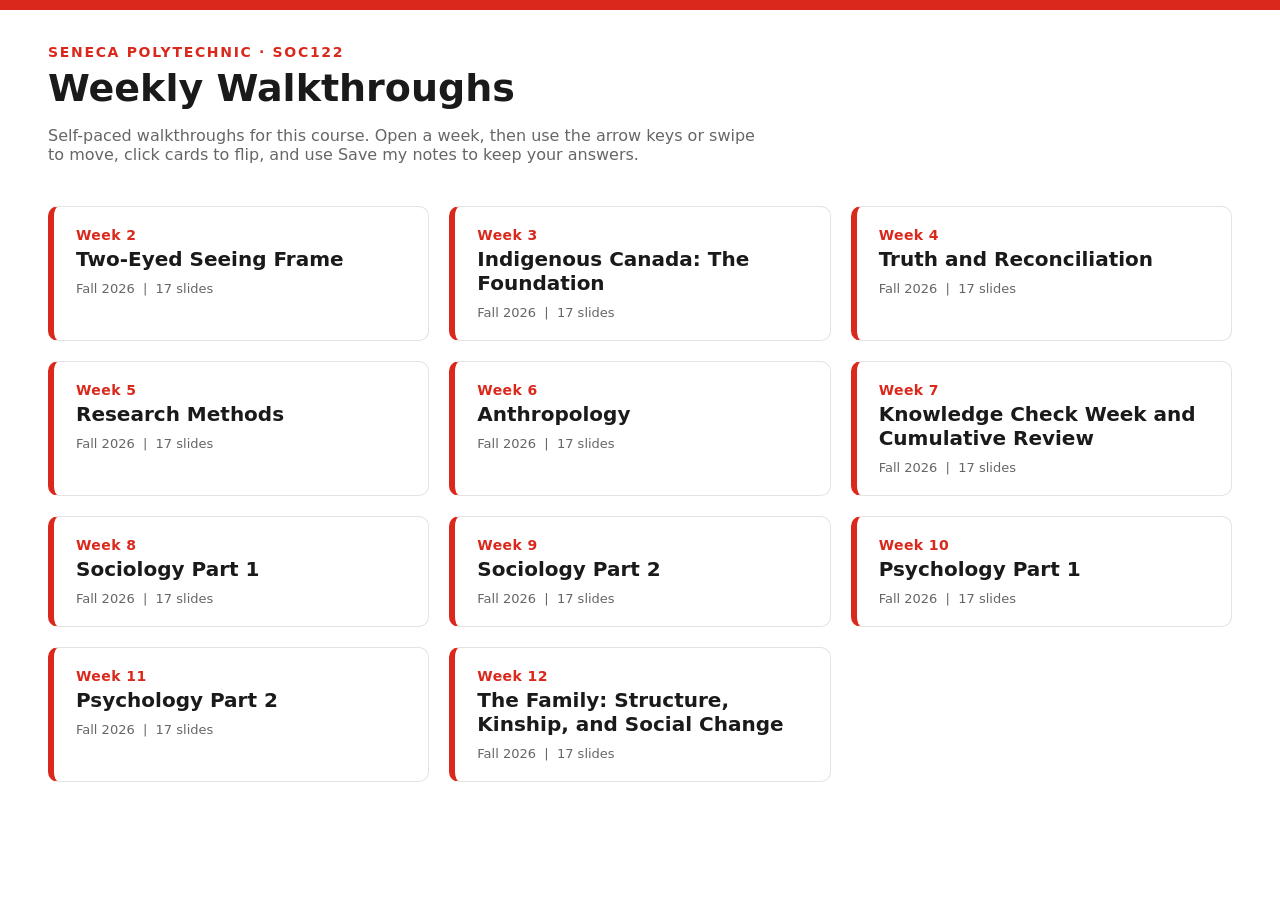
==== walkthroughs/index.html @ ac34fbe4 "Add SOC122 weekly walkthrough decks" ====
<!DOCTYPE html>
<html lang="en">
<head>
<meta charset="utf-8">
<meta name="viewport" content="width=device-width, initial-scale=1.0">
<meta name="robots" content="noindex">
<title>SOC122 Weekly Walkthroughs</title>
<link rel="stylesheet" href="assets/seneca-deck.css?v=20260625202111">
<style>
  body { font-family: "IBM Plex Sans", system-ui, sans-serif; color: #333; margin: 0; background: #fff; }
  .bar { height: 10px; background: var(--seneca-red); }
  header { padding: 34px 48px 8px; }
  header .eyebrow { color: var(--seneca-red); font-weight: 700; letter-spacing: .12em; text-transform: uppercase; font-size: 14px; }
  header h1 { font-size: 38px; margin: 6px 0 4px; color: #1a1a1a; }
  header p { color: #666; max-width: 70ch; }
  .grid { display: grid; grid-template-columns: repeat(auto-fill, minmax(300px, 1fr)); gap: 20px; padding: 18px 48px 60px; }
  a.card { display: block; text-decoration: none; color: inherit; border: 1px solid #e3e3e3; border-left: 6px solid var(--seneca-red); border-radius: 10px; padding: 20px 22px; transition: box-shadow .15s, transform .15s; }
  a.card:hover, a.card:focus-visible { box-shadow: 0 8px 26px rgba(0,0,0,.12); transform: translateY(-2px); outline: none; }
  a.card .course { color: var(--seneca-red); font-weight: 700; font-size: 14px; letter-spacing: .03em; }
  a.card h2 { font-size: 20px; margin: 4px 0 10px; color: #1a1a1a; }
  a.card .meta { font-size: 13px; color: #666; }
</style>
</head>
<body>
<div class="bar"></div>
<header>
  <div class="eyebrow">Seneca Polytechnic &middot; SOC122</div>
  <h1>Weekly Walkthroughs</h1>
  <p>Self-paced walkthroughs for this course. Open a week, then use the arrow keys or swipe to move, click cards to flip, and use Save my notes to keep your answers.</p>
</header>
<div class="grid">
  <a class="card" href="SOC122_Week02/index.html">
    <div class="course">Week 2</div>
    <h2>Two-Eyed Seeing Frame</h2>
    <div class="meta">Fall 2026 &nbsp;|&nbsp; 17 slides</div>
  </a>
  <a class="card" href="SOC122_Week03/index.html">
    <div class="course">Week 3</div>
    <h2>Indigenous Canada: The Foundation</h2>
    <div class="meta">Fall 2026 &nbsp;|&nbsp; 17 slides</div>
  </a>
  <a class="card" href="SOC122_Week04/index.html">
    <div class="course">Week 4</div>
    <h2>Truth and Reconciliation</h2>
    <div class="meta">Fall 2026 &nbsp;|&nbsp; 17 slides</div>
  </a>
  <a class="card" href="SOC122_Week05/index.html">
    <div class="course">Week 5</div>
    <h2>Research Methods</h2>
    <div class="meta">Fall 2026 &nbsp;|&nbsp; 17 slides</div>
  </a>
  <a class="card" href="SOC122_Week06/index.html">
    <div class="course">Week 6</div>
    <h2>Anthropology</h2>
    <div class="meta">Fall 2026 &nbsp;|&nbsp; 17 slides</div>
  </a>
  <a class="card" href="SOC122_Week07/index.html">
    <div class="course">Week 7</div>
    <h2>Knowledge Check Week and Cumulative Review</h2>
    <div class="meta">Fall 2026 &nbsp;|&nbsp; 17 slides</div>
  </a>
  <a class="card" href="SOC122_Week08/index.html">
    <div class="course">Week 8</div>
    <h2>Sociology Part 1</h2>
    <div class="meta">Fall 2026 &nbsp;|&nbsp; 17 slides</div>
  </a>
  <a class="card" href="SOC122_Week09/index.html">
    <div class="course">Week 9</div>
    <h2>Sociology Part 2</h2>
    <div class="meta">Fall 2026 &nbsp;|&nbsp; 17 slides</div>
  </a>
  <a class="card" href="SOC122_Week10/index.html">
    <div class="course">Week 10</div>
    <h2>Psychology Part 1</h2>
    <div class="meta">Fall 2026 &nbsp;|&nbsp; 17 slides</div>
  </a>
  <a class="card" href="SOC122_Week11/index.html">
    <div class="course">Week 11</div>
    <h2>Psychology Part 2</h2>
    <div class="meta">Fall 2026 &nbsp;|&nbsp; 17 slides</div>
  </a>
  <a class="card" href="SOC122_Week12/index.html">
    <div class="course">Week 12</div>
    <h2>The Family: Structure, Kinship, and Social Change</h2>
    <div class="meta">Fall 2026 &nbsp;|&nbsp; 17 slides</div>
  </a>
</div>
<script>
  var GV = "20260625202111";
  fetch("version.json?cb=" + Math.random()).then(function (r) { return r.json(); }).then(function (j) {
    if (j && j.v && j.v !== GV && location.search.indexOf("v=" + j.v) < 0) location.replace(location.pathname + "?v=" + j.v);
  }).catch(function () {});
</script>
</body>
</html>
---- walkthroughs/assets/seneca-deck.css ----
/* ============================================================
   Seneca Weekly Walkthrough : web deck skin
   Brand mirrors walkthrough/builder.py (Seneca red, IBM Plex Sans,
   logo top right, red footer band, slide counter).
   Layers on top of vendored Reveal.js 5.
   ============================================================ */

/* ---- self hosted IBM Plex Sans ---- */
@font-face {
  font-family: "IBM Plex Sans";
  font-weight: 400; font-style: normal; font-display: swap;
  src: url("assets/fonts/ibm-plex-sans-latin-400-normal.woff2") format("woff2");
}
@font-face {
  font-family: "IBM Plex Sans";
  font-weight: 400; font-style: italic; font-display: swap;
  src: url("assets/fonts/ibm-plex-sans-latin-400-italic.woff2") format("woff2");
}
@font-face {
  font-family: "IBM Plex Sans";
  font-weight: 500; font-style: normal; font-display: swap;
  src: url("assets/fonts/ibm-plex-sans-latin-500-normal.woff2") format("woff2");
}
@font-face {
  font-family: "IBM Plex Sans";
  font-weight: 600; font-style: normal; font-display: swap;
  src: url("assets/fonts/ibm-plex-sans-latin-600-normal.woff2") format("woff2");
}
@font-face {
  font-family: "IBM Plex Sans";
  font-weight: 700; font-style: normal; font-display: swap;
  src: url("assets/fonts/ibm-plex-sans-latin-700-normal.woff2") format("woff2");
}

:root {
  --seneca-red: #DA291C;
  --ink: #1a1a1a;
  --body: #333333;
  --muted: #666666;
  --light: #f5f5f5;
  --line: #e3e3e3;
  --bar-h: 10px;
  --footer-h: 34px;
}

.reveal {
  font-family: "IBM Plex Sans", system-ui, -apple-system, Segoe UI, sans-serif;
  color: var(--body);
  font-size: 30px;
}
.reveal .slides { text-align: left; }
.reveal .slides section { top: 0 !important; }

/* ---- persistent chrome (top bar, logo, footer band) ---- */
.deck-topbar {
  position: fixed; top: 0; left: 0; right: 0; height: var(--bar-h);
  background: var(--seneca-red); z-index: 40;
}
.deck-logo {
  position: fixed; top: 22px; right: 26px; height: 30px; z-index: 41;
}
.deck-footer {
  position: fixed; left: 0; right: 0; bottom: 0; height: var(--footer-h);
  background: var(--seneca-red); color: #fff; z-index: 40;
  display: flex; align-items: center; justify-content: space-between;
  padding: 0 26px; font-size: 13px; letter-spacing: .02em;
}
.deck-footer .deck-count { font-variant-numeric: tabular-nums; }

/* keep slide content clear of the chrome (10px top bar, 34px footer band) */
.reveal .slides section { padding: 36px 44px 92px; box-sizing: border-box; }

/* ---- generic type ---- */
.reveal h1, .reveal h2, .reveal h3 { font-family: "IBM Plex Sans"; color: var(--ink); margin: 0 0 .35em; line-height: 1.12; text-transform: none; letter-spacing: 0; }
.reveal .eyebrow { color: var(--seneca-red); font-weight: 700; font-size: .5em; letter-spacing: .12em; text-transform: uppercase; margin-bottom: .15em; }
.reveal .rule { width: 120px; height: 4px; background: var(--seneca-red); border: 0; margin: .2em 0 .5em; }

/* ---- title slide ---- */
.title-slide .course { color: var(--seneca-red); font-size: 1.15em; font-weight: 700; letter-spacing: .02em; }
.title-slide .wt { font-size: 1.9em; font-weight: 700; color: var(--ink); margin: .1em 0 .35em; }
.title-slide .wk { font-size: .82em; color: var(--body); max-width: 24ch; }
.title-slide .term { color: var(--muted); font-size: .58em; margin-top: .8em; }

/* ---- content_pair slide (fixed-height so narration scrolls, never overflows) ---- */
.cp { display: grid; grid-template-columns: 49% 1fr; gap: 28px; height: 592px; align-items: center; }
.cp .media { display: flex; flex-direction: column; }
.cp .media img { width: 100%; height: auto; max-height: 460px; object-fit: cover; border-radius: 6px; box-shadow: 0 6px 22px rgba(0,0,0,.16); }
/* diagrams already have a white background, so blend them into the slide (no card frame).
   Wider column + taller cap = the diagram renders larger so its internal labels read clearly. */
.cp .media img.diagram { max-height: 560px; object-fit: contain; border-radius: 0; box-shadow: none; }
.cp .media figcaption { font-size: .46em; color: var(--muted); margin-top: .5em; font-style: italic; }
.cp .media figcaption .credit { display: block; font-style: normal; font-size: .88em; margin-top: .25em; opacity: .85; }
.cp .body { min-width: 0; display: flex; flex-direction: column; height: 592px; }
.cp h2 { font-size: 1.18em; flex: 0 0 auto; }
.cp .narration { flex: 1 1 auto; min-height: 0; font-size: .62em; line-height: 1.5; color: var(--body); overflow-y: auto; padding-right: 10px; }
.cp .narration:focus-visible { outline: 3px solid var(--seneca-red); outline-offset: 2px; border-radius: 4px; }
.cp .insight, .cp .think, .cp .concepts { flex: 0 0 auto; }
.cp .insight { margin-top: .6em; border-left: 4px solid var(--seneca-red); background: var(--light); padding: .55em .8em; border-radius: 0 6px 6px 0; }
.cp .insight .eyebrow { font-size: .42em; }
.cp .insight p { margin: .15em 0 0; font-size: .58em; line-height: 1.4; }
.cp .think { margin-top: .55em; }
.cp .think .eyebrow { font-size: .42em; }
.cp .think p { margin: .1em 0 0; font-size: .58em; font-style: italic; color: var(--body); }
.cp .concepts { margin-top: .7em; display: flex; flex-wrap: wrap; gap: 8px; }
.cp .concepts .chip { font-size: .42em; font-weight: 600; color: var(--seneca-red); border: 1.5px solid var(--seneca-red); border-radius: 999px; padding: .25em .8em; background: #fff; }

/* no-media variant: clean single-column text slide when no NLM image exists */
.cp.no-media { display: block; height: 592px; }
.cp.no-media .body { height: 592px; max-width: 60ch; justify-content: flex-start; gap: .2em; }
.cp.no-media h2 { font-size: 1.35em; }
.cp.no-media .narration { flex: 0 0 auto; max-height: 360px; font-size: .68em; }
.cp.no-media .insight { max-width: 60ch; }

/* ---- section heading for closing slides ---- */
.closing h2 { font-size: 1.5em; }
.closing .subtitle { color: var(--muted); font-size: .62em; margin-bottom: .9em; }

/* ---- takeaways / next_steps numbered rows ---- */
.numbered { display: flex; flex-direction: column; gap: .55em; }
.numbered .row { display: grid; grid-template-columns: 52px 1fr; gap: 18px; align-items: start; }
.numbered .n { width: 52px; height: 52px; border-radius: 50%; background: var(--seneca-red); color: #fff; font-weight: 700; font-size: .8em; display: flex; align-items: center; justify-content: center; }
.numbered .row h3 { font-size: .72em; margin: .15em 0 .15em; }
.numbered .row p { font-size: .56em; line-height: 1.42; color: var(--body); margin: 0; }

/* ---- connections badges ---- */
.connections { display: flex; flex-direction: column; gap: .6em; }
.connections .row { display: grid; grid-template-columns: 170px 1fr; gap: 20px; align-items: start; }
.connections .badge { background: var(--seneca-red); color: #fff; font-weight: 700; font-size: .5em; letter-spacing: .04em; text-transform: uppercase; padding: .5em .2em; border-radius: 6px; text-align: center; }
.connections .row p { font-size: .58em; line-height: 1.45; margin: .25em 0 0; }

/* ---- key_terms : interactive flip cards ---- */
.kt-hint { font-size: .5em; color: var(--muted); margin-bottom: .7em; }
/* key-terms grid has a fixed height and spreads cards evenly into it, so it never scrolls.
   (Reveal forces display:block on the active section, so we size the grid directly, not via flex.) */
.kt-grid { display: grid; grid-template-columns: repeat(3, 1fr); gap: 24px; height: 476px; grid-auto-rows: 1fr; align-content: stretch; }
.flip { perspective: 1200px; height: auto; min-height: 120px; cursor: pointer; }
.flip:focus-visible { outline: 3px solid var(--seneca-red); outline-offset: 3px; border-radius: 10px; }
.flip .inner { position: relative; width: 100%; height: 100%; transition: transform .5s; transform-style: preserve-3d; }
.flip.flipped .inner { transform: rotateY(180deg); }
.flip .face { position: absolute; inset: 0; backface-visibility: hidden; border-radius: 10px; padding: 22px; box-sizing: border-box; display: flex; border: 1px solid var(--line); }
.flip .front { background: #fff; border-left: 6px solid var(--seneca-red); align-items: center; }
.flip .front .term { font-weight: 700; font-size: .92em; color: var(--ink); }
.flip .back { background: var(--ink); color: #fff; transform: rotateY(180deg); flex-direction: column; justify-content: center; overflow-y: auto; }
.flip .back .def { font-size: .52em; line-height: 1.46; }

/* ---- reading_questions: critical-reading portal (answers save to notes) ---- */
.reading-q .subtitle { font-size: .5em; color: var(--muted); margin-bottom: .7em; max-width: 88ch; }
.rq-list { height: 470px; overflow-y: auto; padding-right: 12px; display: flex; flex-direction: column; gap: .8em; }
.rq-q { font-size: .54em; font-weight: 600; color: var(--ink); margin: 0 0 .4em; display: flex; gap: .55em; align-items: baseline; line-height: 1.35; }
.rq-n { display: inline-flex; min-width: 1.5em; height: 1.5em; align-items: center; justify-content: center; background: var(--seneca-red); color: #fff; border-radius: 50%; font-size: .78em; font-weight: 700; flex: 0 0 auto; }
.reading-q textarea.reflect { width: 100%; box-sizing: border-box; font-family: inherit; font-size: .5em; line-height: 1.4; padding: .5em .7em; border: 1px solid var(--line); border-radius: 6px; resize: vertical; color: var(--ink); background: #fff; }
.reading-q textarea.reflect:focus-visible { outline: 2px solid var(--seneca-red); border-color: var(--seneca-red); }

/* ---- reminder box ---- */
.reminder { margin-top: 1em; border: 1.5px solid var(--seneca-red); background: var(--light); border-radius: 8px; padding: .7em 1em; }
.reminder .eyebrow { font-size: .42em; }
.reminder p { font-size: .54em; line-height: 1.42; margin: .2em 0 0; }

/* ---- references ---- */
.refs p { font-size: .52em; line-height: 1.5; color: var(--body); margin: 0 0 .55em; padding-left: 1.4em; text-indent: -1.4em; }

/* ---- reflection capture on Think prompts ---- */
.cp .reflect, .cp.no-media .reflect {
  display: block; width: 100%; margin-top: .5em; box-sizing: border-box;
  font-family: inherit; font-size: .5em; line-height: 1.4; color: var(--body);
  border: 1.5px solid var(--line); border-radius: 6px; padding: .5em .65em; resize: vertical;
}
.cp .reflect:focus-visible { outline: 3px solid var(--seneca-red); outline-offset: 1px; border-color: var(--seneca-red); }
.cp .reflect::placeholder { color: #9a9a9a; }

/* ---- shared option buttons (knowledge check + diagnostic) ---- */
.opts { display: flex; flex-direction: column; gap: .4em; }
.opt {
  text-align: left; font-family: inherit; font-size: .58em; line-height: 1.3;
  padding: .55em .85em; border: 1.5px solid var(--line); border-radius: 8px;
  background: #fff; color: var(--body); cursor: pointer; transition: border-color .12s, background .12s;
}
.opt:hover { border-color: var(--muted); }
.opt:focus-visible { outline: 3px solid var(--seneca-red); outline-offset: 2px; }
.opt.chosen { border-color: var(--ink); background: #eef1f4; }
.opt.is-answer { border-color: #1a7f37; background: #eaf6ec; }
.opt.is-answer::after { content: "  (correct answer)"; color: #1a7f37; font-weight: 600; }
.opt.wrong { border-color: var(--seneca-red); background: #fdeceb; }

/* ---- knowledge check (formative quiz: instant feedback) ---- */
.quiz .subtitle { color: var(--muted); font-size: .6em; margin-bottom: .8em; }
.quiz-wrap { display: flex; flex-direction: column; gap: 1em; max-height: 496px; overflow-y: auto; padding-right: 8px; }
.quiz-q .q { font-weight: 600; font-size: .66em; margin: 0 0 .5em; color: var(--ink); }
.quiz-q .feedback { font-size: .56em; font-weight: 700; margin-top: .45em; color: var(--ink); }
.quiz-q .explain { font-size: .54em; line-height: 1.4; color: var(--muted); margin-top: .3em; display: none; }
.quiz-q.answered .explain { display: block; }

/* ---- diagnostic (What Do You Know: hidden answers, score range) ---- */
.diagnostic .subtitle { color: var(--muted); font-size: .58em; margin-bottom: .7em; }
.diag-wrap { display: flex; flex-direction: column; gap: .7em; max-height: 392px; overflow-y: auto; padding-right: 8px; }
.dq .q { font-weight: 600; font-size: .6em; margin: 0 0 .35em; color: var(--ink); }
.diag-actions { margin-top: .8em; display: flex; flex-direction: column; gap: .5em; }
.diag-go {
  align-self: flex-start; font-family: inherit; font-size: .56em; font-weight: 600;
  color: #fff; background: var(--seneca-red); border: 0; border-radius: 8px; padding: .55em 1.1em; cursor: pointer;
}
.diag-go:focus-visible { outline: 3px solid #1a1a1a; outline-offset: 2px; }
.diag-result { font-size: .56em; line-height: 1.5; color: var(--body); display: flex; gap: 36px; align-items: flex-start; flex-wrap: wrap; }
.diag-left { flex: 0 0 auto; max-width: 50%; }
.diag-score { font-size: 1.1em; font-weight: 700; color: var(--ink); }
.diag-rubric-label { font-size: .94em; margin-top: .35em; }
.diag-rubric-label strong { color: var(--seneca-red); }
.rubric-scale { display: flex; flex-wrap: wrap; gap: 7px; margin: .6em 0 .45em; }
.rubric-scale .lvl { font-size: .82em; font-weight: 600; padding: .42em .9em; border-radius: 999px; border: 1.5px solid var(--line); color: var(--muted); background: #fff; }
.rubric-scale .lvl.on { background: var(--seneca-red); color: #fff; border-color: var(--seneca-red); }
.diag-note { font-size: .9em; flex: 1 1 280px; min-width: 240px; border-left: 3px solid var(--seneca-red); padding-left: 18px; }
.diag-bands { display: none; }
/* once the result is shown, collapse the questions so the rubric result has the full slide */
.diagnostic.revealed .diag-wrap, .diagnostic.revealed .diag-go { display: none; }
.diagnostic.revealed .diag-result { font-size: .64em; }

/* ---- navigation + utility control bar (above the footer) ---- */
.deck-nav {
  position: fixed; left: 0; right: 0; bottom: var(--footer-h); height: 48px; z-index: 45;
  background: #fff; border-top: 1px solid var(--line);
  display: flex; align-items: center; justify-content: space-between; gap: 12px; padding: 0 18px;
}
.deck-nav button {
  font-family: "IBM Plex Sans", sans-serif; font-size: 14px; font-weight: 600;
  border-radius: 999px; padding: 8px 20px; border: 0; cursor: pointer;
}
.deck-nav button:focus-visible { outline: 3px solid #1a1a1a; outline-offset: 2px; }
.nav-prev, .nav-next { background: var(--seneca-red); color: #fff; min-width: 96px; }
.nav-prev:hover, .nav-next:hover { filter: brightness(1.06); }
.nav-prev:disabled, .nav-next:disabled { background: #e0e0e0; color: #9a9a9a; cursor: default; filter: none; }
.nav-save { background: #fff; color: var(--seneca-red); border: 1.5px solid var(--seneca-red); }
.nav-save:hover { background: #fff5f4; }

/* ---- progress bar (Reveal built-in, skinned Seneca red, under the top bar) ---- */
.reveal .progress { color: var(--seneca-red); height: 5px; top: 10px; bottom: auto; }

/* ---- weekly framing sections (outcomes, guiding, reflection, readings) ---- */
.outcomes .purpose p { font-size: .62em; line-height: 1.55; color: var(--body); margin: 0 0 .4em; max-width: 62ch; }
.outcome-list, .guiding-list { margin: .3em 0 0; padding: 0; list-style: none; display: flex; flex-direction: column; gap: .5em; max-width: 64ch; }
.outcome-list li, .guiding-list li { position: relative; font-size: .6em; line-height: 1.45; color: var(--body); padding-left: 1.6em; }
.outcome-list li::before { content: "\2713"; position: absolute; left: 0; color: #1a7f37; font-weight: 700; }
.guiding-list li::before { content: "?"; position: absolute; left: 0; color: var(--seneca-red); font-weight: 700; }
.reflect-prompt { font-size: .66em; line-height: 1.5; color: var(--ink); margin: 0 0 .6em; max-width: 62ch; }
.reflection .reflect { display: block; width: 100%; max-width: 64ch; box-sizing: border-box; font-family: inherit; font-size: .56em; line-height: 1.45; color: var(--body); border: 1.5px solid var(--line); border-radius: 8px; padding: .6em .75em; resize: vertical; }
.reflection .reflect:focus-visible { outline: 3px solid var(--seneca-red); outline-offset: 1px; border-color: var(--seneca-red); }
.reflection .reflect-note { font-size: .5em; line-height: 1.45; color: var(--muted); margin: .7em 0 0; max-width: 66ch; }
.reflection .reflect-note b { color: var(--seneca-red); font-weight: 600; }
.readings-slide .subtitle { color: var(--muted); font-size: .6em; margin-bottom: .8em; }
.readings-list { margin: .2em 0 1.1em; padding-left: 1.3em; display: flex; flex-direction: column; gap: .45em; max-width: 70ch; }
.readings-list li { font-size: .56em; line-height: 1.45; color: var(--body); }
.bb-btn { display: inline-block; background: var(--seneca-red); color: #fff; font-weight: 600; font-size: .56em; text-decoration: none; border-radius: 8px; padding: .6em 1.1em; }
.bb-btn:hover { filter: brightness(1.06); }
.bb-btn:focus-visible { outline: 3px solid #1a1a1a; outline-offset: 2px; }
.bb-note { font-size: .58em; color: var(--muted); font-style: italic; }

/* ---- accessibility: respect reduced motion ---- */
@media (prefers-reduced-motion: reduce) {
  .flip .inner { transition: none; }
  .reveal .slides section { transition: none !important; }
}

/* ---- print / PDF export (reveal print-pdf): show narration fully ---- */
@media print {
  .cp .narration { max-height: none; overflow: visible; }
  .deck-export { display: none; }
  .quiz-q .explain { display: block; }
  .flip { height: auto; }
  .flip .inner { transform: none !important; }
  .flip .face { position: relative; backface-visibility: visible; }
  .flip .back { transform: none; margin-top: 8px; }
}
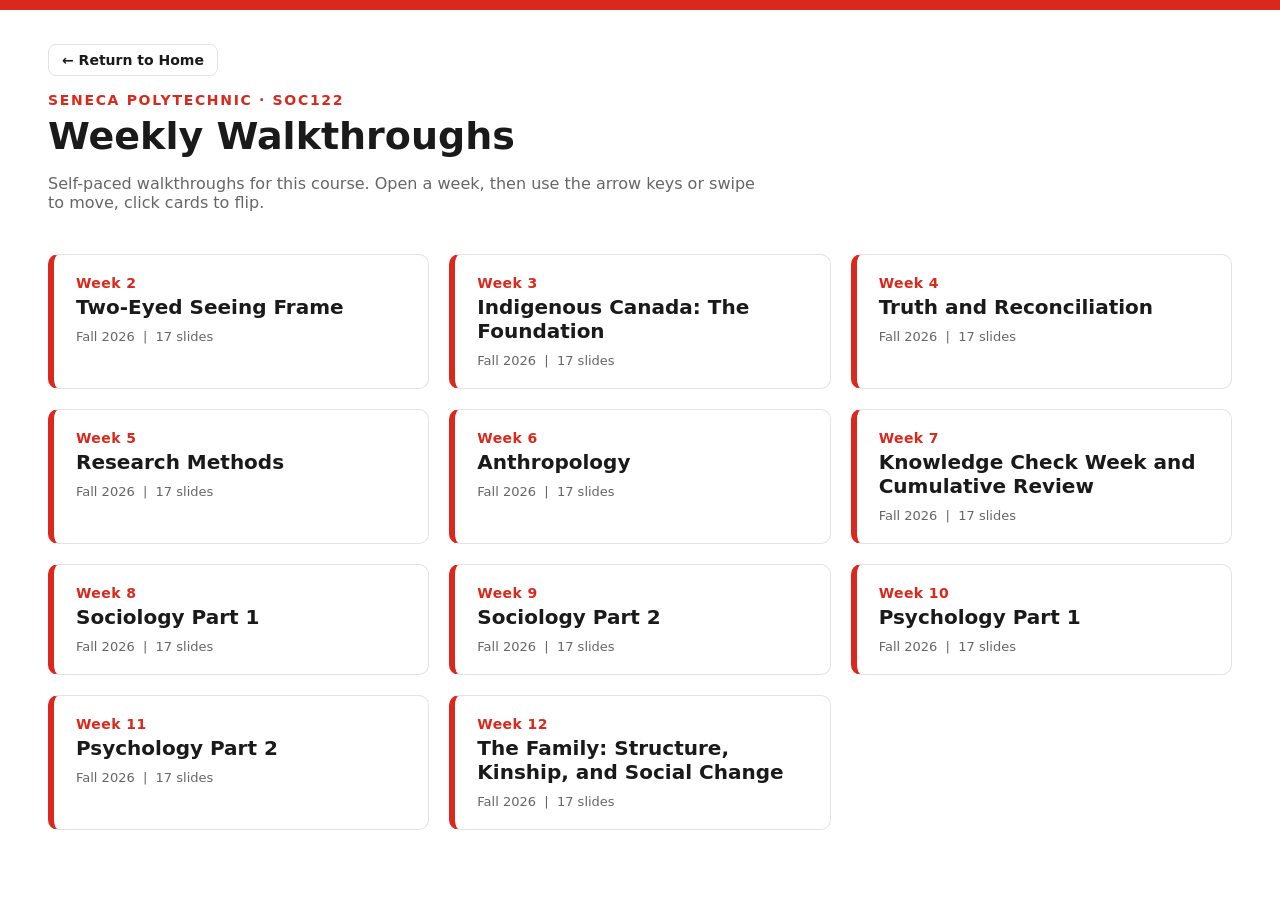
==== commit ae42d256: "SOC122: clean glossary OpenStax cites, remove dead syntheses data, fix gallery copy Codex re-co-rati" ====
--- a/walkthroughs/index.html
+++ b/walkthroughs/index.html
@@ -5,12 +5,14 @@
 <meta name="viewport" content="width=device-width, initial-scale=1.0">
 <meta name="robots" content="noindex">
 <title>SOC122 Weekly Walkthroughs</title>
-<link rel="stylesheet" href="assets/seneca-deck.css?v=20260625202111">
+<link rel="stylesheet" href="assets/seneca-deck.css?v=20260625204950">
 <style>
   body { font-family: "IBM Plex Sans", system-ui, sans-serif; color: #333; margin: 0; background: #fff; }
   .bar { height: 10px; background: var(--seneca-red); }
   header { padding: 34px 48px 8px; }
   header .eyebrow { color: var(--seneca-red); font-weight: 700; letter-spacing: .12em; text-transform: uppercase; font-size: 14px; }
+  header .homelink { display: inline-flex; align-items: center; gap: 7px; text-decoration: none; color: #1a1a1a; border: 1px solid #e3e3e3; border-radius: 8px; padding: 7px 13px; font-weight: 600; font-size: 14px; margin-bottom: 16px; }
+  header .homelink:hover, header .homelink:focus-visible { border-color: var(--seneca-red); color: var(--seneca-red); outline: none; }
   header h1 { font-size: 38px; margin: 6px 0 4px; color: #1a1a1a; }
   header p { color: #666; max-width: 70ch; }
   .grid { display: grid; grid-template-columns: repeat(auto-fill, minmax(300px, 1fr)); gap: 20px; padding: 18px 48px 60px; }
@@ -24,9 +26,10 @@
 <body>
 <div class="bar"></div>
 <header>
+  <a class="homelink" href="../">&#8592; Return to Home</a>
   <div class="eyebrow">Seneca Polytechnic &middot; SOC122</div>
   <h1>Weekly Walkthroughs</h1>
-  <p>Self-paced walkthroughs for this course. Open a week, then use the arrow keys or swipe to move, click cards to flip, and use Save my notes to keep your answers.</p>
+  <p>Self-paced walkthroughs for this course. Open a week, then use the arrow keys or swipe to move, click cards to flip.</p>
 </header>
 <div class="grid">
   <a class="card" href="SOC122_Week02/index.html">
@@ -86,7 +89,7 @@
   </a>
 </div>
 <script>
-  var GV = "20260625202111";
+  var GV = "20260625204950";
   fetch("version.json?cb=" + Math.random()).then(function (r) { return r.json(); }).then(function (j) {
     if (j && j.v && j.v !== GV && location.search.indexOf("v=" + j.v) < 0) location.replace(location.pathname + "?v=" + j.v);
   }).catch(function () {});
--- a/walkthroughs/assets/seneca-deck.css
+++ b/walkthroughs/assets/seneca-deck.css
@@ -148,8 +148,6 @@
 .rq-list { height: 470px; overflow-y: auto; padding-right: 12px; display: flex; flex-direction: column; gap: .8em; }
 .rq-q { font-size: .54em; font-weight: 600; color: var(--ink); margin: 0 0 .4em; display: flex; gap: .55em; align-items: baseline; line-height: 1.35; }
 .rq-n { display: inline-flex; min-width: 1.5em; height: 1.5em; align-items: center; justify-content: center; background: var(--seneca-red); color: #fff; border-radius: 50%; font-size: .78em; font-weight: 700; flex: 0 0 auto; }
-.reading-q textarea.reflect { width: 100%; box-sizing: border-box; font-family: inherit; font-size: .5em; line-height: 1.4; padding: .5em .7em; border: 1px solid var(--line); border-radius: 6px; resize: vertical; color: var(--ink); background: #fff; }
-.reading-q textarea.reflect:focus-visible { outline: 2px solid var(--seneca-red); border-color: var(--seneca-red); }
 
 /* ---- reminder box ---- */
 .reminder { margin-top: 1em; border: 1.5px solid var(--seneca-red); background: var(--light); border-radius: 8px; padding: .7em 1em; }
@@ -168,7 +166,7 @@
 .cp .reflect:focus-visible { outline: 3px solid var(--seneca-red); outline-offset: 1px; border-color: var(--seneca-red); }
 .cp .reflect::placeholder { color: #9a9a9a; }
 
-/* ---- shared option buttons (knowledge check + diagnostic) ---- */
+/* ---- shared option buttons (knowledge check) ---- */
 .opts { display: flex; flex-direction: column; gap: .4em; }
 .opt {
   text-align: left; font-family: inherit; font-size: .58em; line-height: 1.3;
@@ -190,30 +188,11 @@
 .quiz-q .explain { font-size: .54em; line-height: 1.4; color: var(--muted); margin-top: .3em; display: none; }
 .quiz-q.answered .explain { display: block; }
 
-/* ---- diagnostic (What Do You Know: hidden answers, score range) ---- */
-.diagnostic .subtitle { color: var(--muted); font-size: .58em; margin-bottom: .7em; }
-.diag-wrap { display: flex; flex-direction: column; gap: .7em; max-height: 392px; overflow-y: auto; padding-right: 8px; }
 .dq .q { font-weight: 600; font-size: .6em; margin: 0 0 .35em; color: var(--ink); }
-.diag-actions { margin-top: .8em; display: flex; flex-direction: column; gap: .5em; }
-.diag-go {
-  align-self: flex-start; font-family: inherit; font-size: .56em; font-weight: 600;
-  color: #fff; background: var(--seneca-red); border: 0; border-radius: 8px; padding: .55em 1.1em; cursor: pointer;
-}
-.diag-go:focus-visible { outline: 3px solid #1a1a1a; outline-offset: 2px; }
-.diag-result { font-size: .56em; line-height: 1.5; color: var(--body); display: flex; gap: 36px; align-items: flex-start; flex-wrap: wrap; }
-.diag-left { flex: 0 0 auto; max-width: 50%; }
-.diag-score { font-size: 1.1em; font-weight: 700; color: var(--ink); }
-.diag-rubric-label { font-size: .94em; margin-top: .35em; }
-.diag-rubric-label strong { color: var(--seneca-red); }
 .rubric-scale { display: flex; flex-wrap: wrap; gap: 7px; margin: .6em 0 .45em; }
 .rubric-scale .lvl { font-size: .82em; font-weight: 600; padding: .42em .9em; border-radius: 999px; border: 1.5px solid var(--line); color: var(--muted); background: #fff; }
 .rubric-scale .lvl.on { background: var(--seneca-red); color: #fff; border-color: var(--seneca-red); }
-.diag-note { font-size: .9em; flex: 1 1 280px; min-width: 240px; border-left: 3px solid var(--seneca-red); padding-left: 18px; }
-.diag-bands { display: none; }
 /* once the result is shown, collapse the questions so the rubric result has the full slide */
-.diagnostic.revealed .diag-wrap, .diagnostic.revealed .diag-go { display: none; }
-.diagnostic.revealed .diag-result { font-size: .64em; }
-
 /* ---- navigation + utility control bar (above the footer) ---- */
 .deck-nav {
   position: fixed; left: 0; right: 0; bottom: var(--footer-h); height: 48px; z-index: 45;
